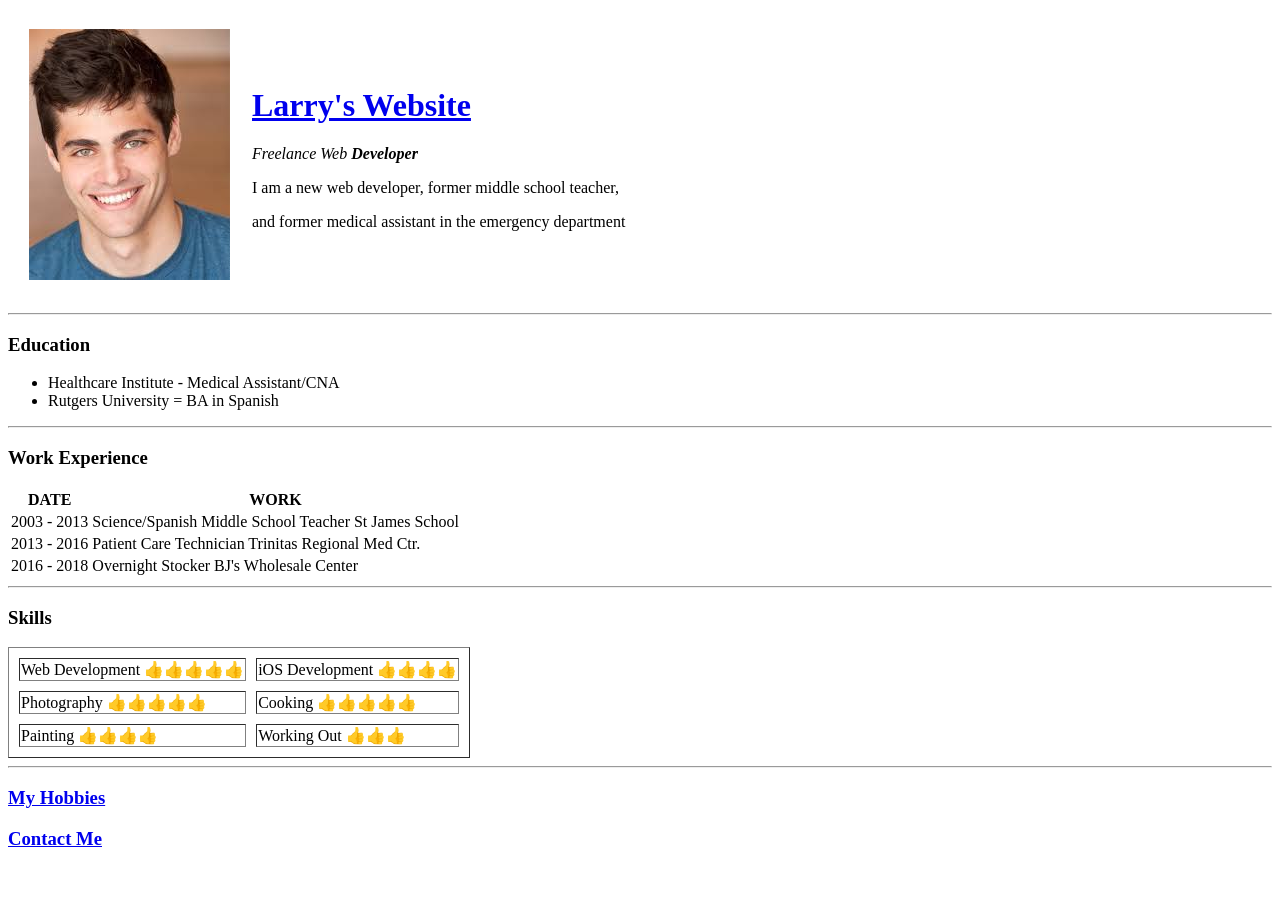
==== index.html @ a5208d07 "Add initial LD website files" ====
<!DOCTYPE html>
<html lang="en" dir="ltr">

<head>
  <meta charset="utf-8">
  <table cellspacing="20">
    <tr>
      <td><img
          src="[data-uri]"
          alt="Larry's picture"></td>
      <td>
        <h1><a href="https://en.wikipedia.org/wiki/Matthew_Daddario">Larry's Website</a></h1 <p><em>Freelance Web <strong>Developer</strong></em></p>
        <p>I am a new web developer, former middle school teacher,</p>
        <p>and former medical assistant in the emergency department</p>
      </td>
    </tr>
  </table>
  <title>🙀Larry's Personal Site</title>
</head>

<body>

  <hr>

  <h3>Education</h3>
  <ul>
    <li>Healthcare Institute - Medical Assistant/CNA
    </li>
    <li>Rutgers University = BA in Spanish</li>
  </ul>
  <hr>
  <h3>Work Experience</h3>
  <table>
    <thead>
      <tr>
        <th>DATE</th>
        <th>WORK</th>
      </tr>
    </thead>
    <tr>
      <td>2003 - 2013</td>
      <td>Science/Spanish Middle School Teacher St James School</td>
    </tr>
    <tr>
      <td>2013 - 2016</td>
      <td>Patient Care Technician Trinitas Regional Med Ctr.</td>
    </tr>
    <tr>
      <td>2016 - 2018 </td>
      <td>Overnight Stocker BJ's Wholesale Center</td>
    </tr>
  </table>
  <hr>
  <h3>Skills</h3>
<table border="1" cellspacing="10">
  <tr>
    <td>Web Development  👍👍👍👍👍</td>
    <td>iOS Development  👍👍👍👍</td>
  </tr>
  <tr>
    <td>Photography  👍👍👍👍👍</td>
    <td>Cooking      👍👍👍👍👍</td>
  </tr>
  <tr>
    <td>Painting   👍👍👍👍</td>
    <td>Working Out   👍👍👍</td>
  </tr>
</table>

  <hr>
  <h3><a href="My Hobbies.html">My Hobbies</a></h3>
  <h3><a href="Contact.html">Contact Me</a></h3>
</body>

</html>
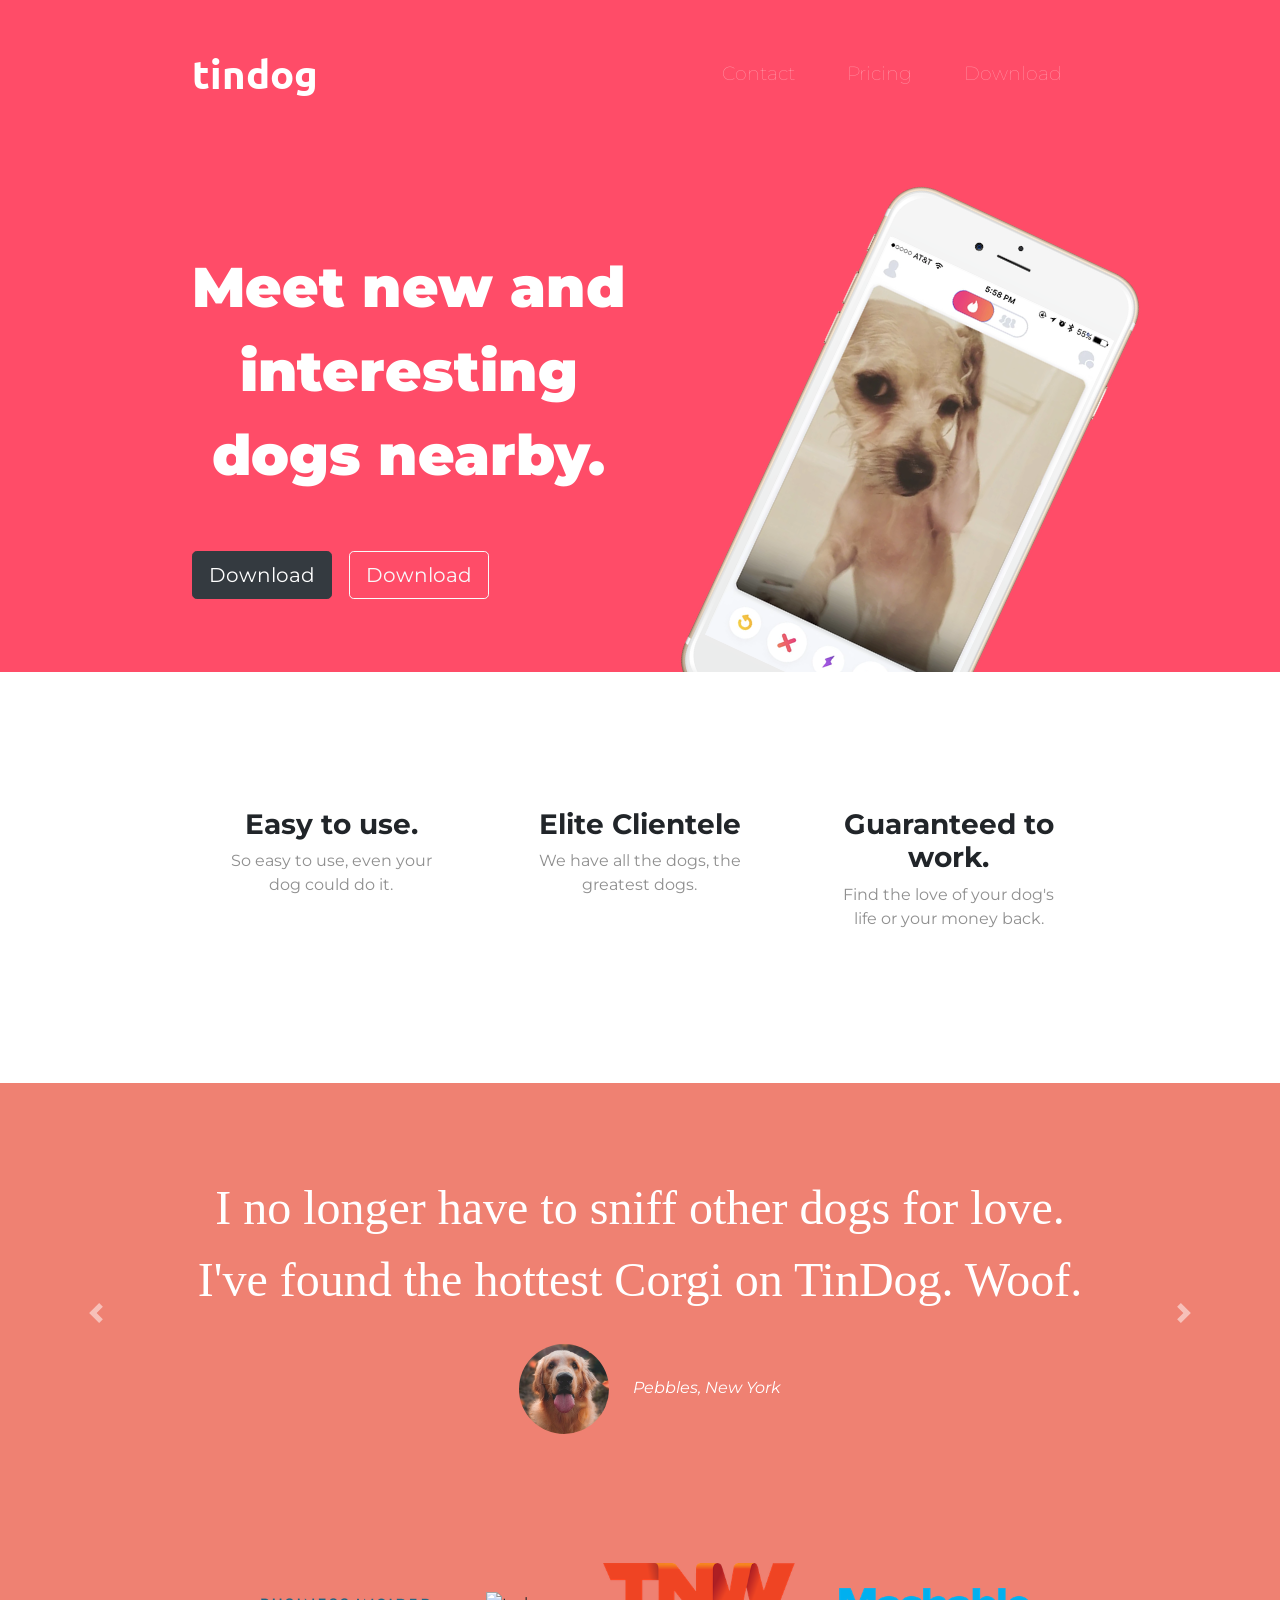
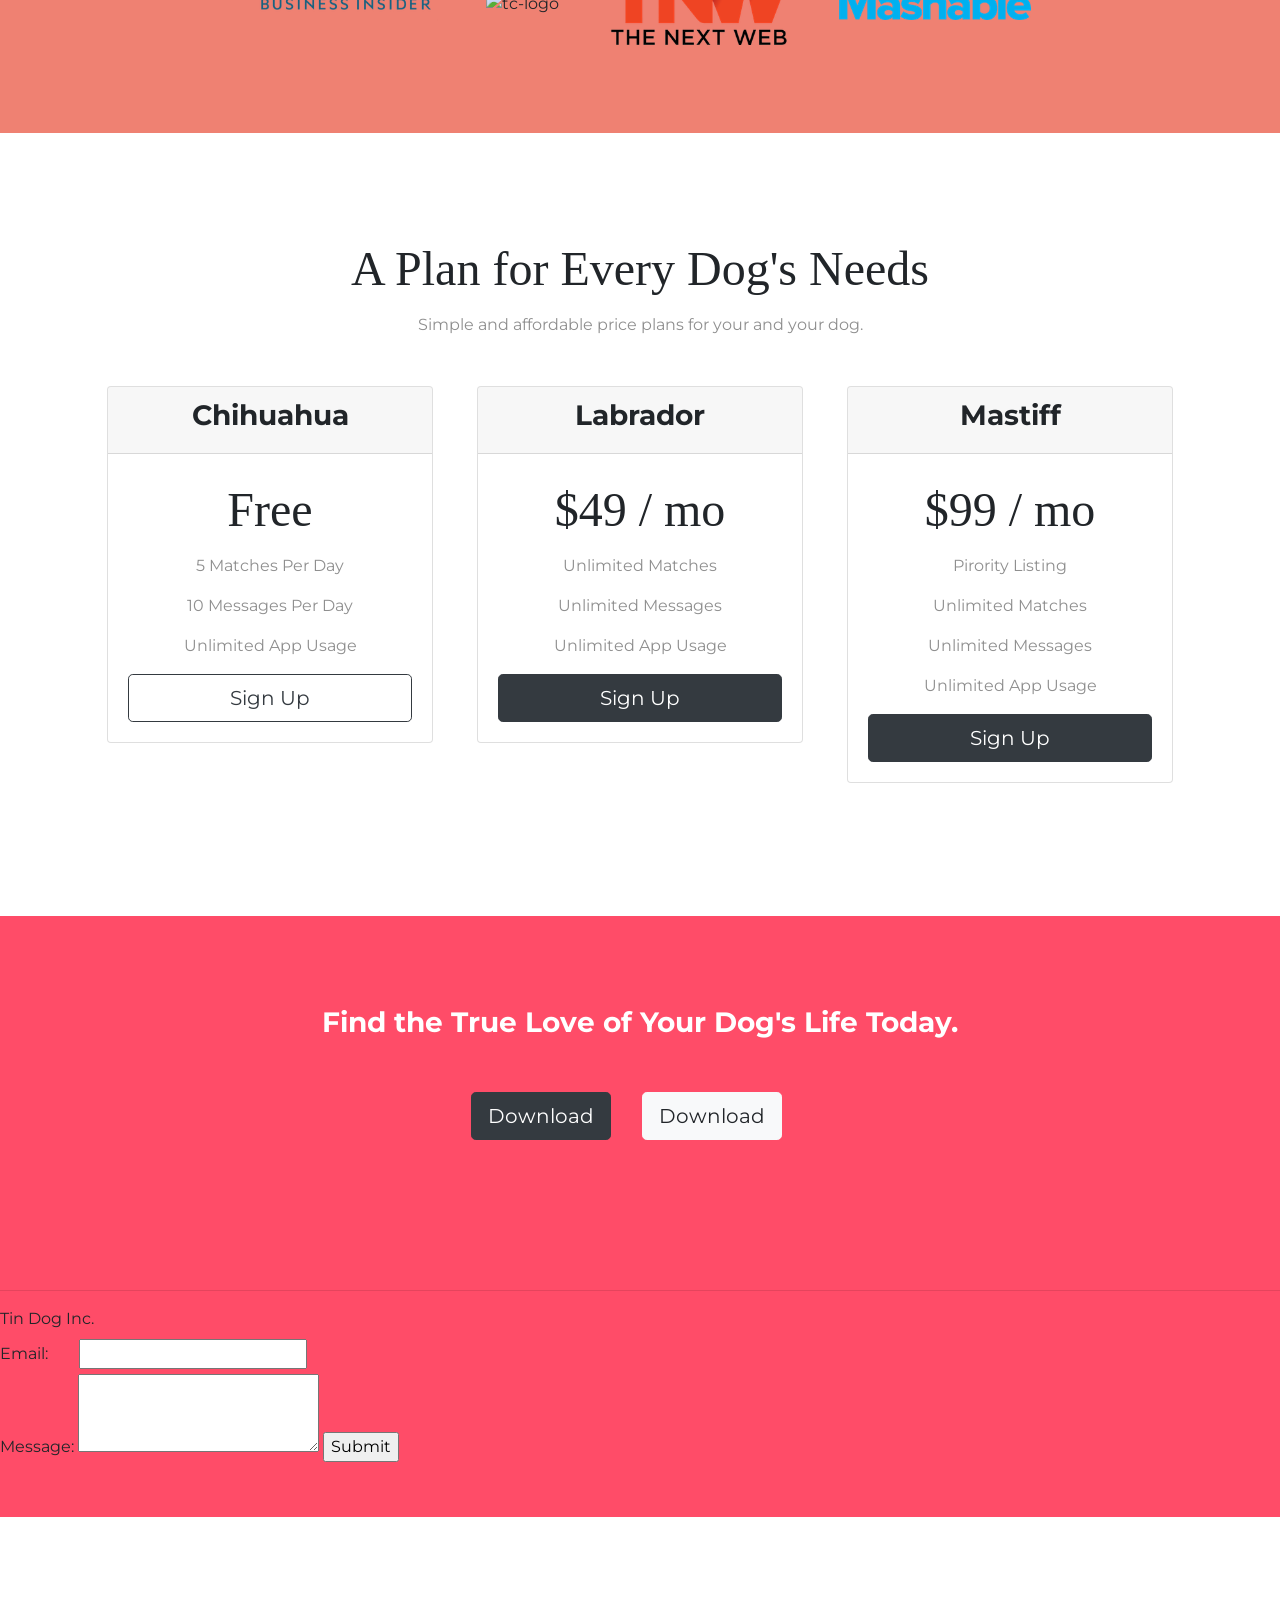
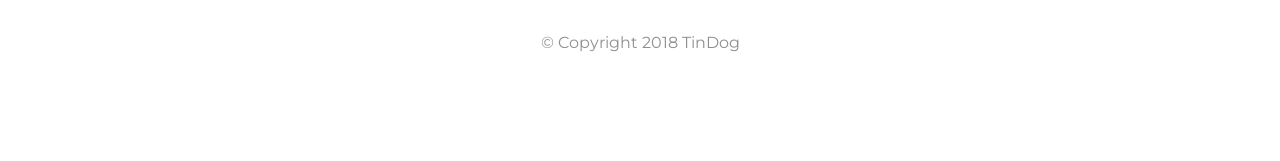
==== commit eb84147d: "Add files via upload" ====
--- a/index.html
+++ b/index.html
@@ -1,75 +1,250 @@
-<!DOCTYPE html>
-<html lang="en" dir="ltr">
-
-<head>
-  <meta charset="utf-8">
-  <table cellspacing="20">
-    <tr>
-      <td><img
-          src="[data-uri]"
-          alt="Larry's picture"></td>
-      <td>
-        <h1><a href="https://en.wikipedia.org/wiki/Matthew_Daddario">Larry's Website</a></h1 <p><em>Freelance Web <strong>Developer</strong></em></p>
-        <p>I am a new web developer, former middle school teacher,</p>
-        <p>and former medical assistant in the emergency department</p>
-      </td>
-    </tr>
-  </table>
-  <title>🙀Larry's Personal Site</title>
-</head>
-
-<body>
-
-  <hr>
-
-  <h3>Education</h3>
-  <ul>
-    <li>Healthcare Institute - Medical Assistant/CNA
-    </li>
-    <li>Rutgers University = BA in Spanish</li>
-  </ul>
-  <hr>
-  <h3>Work Experience</h3>
-  <table>
-    <thead>
-      <tr>
-        <th>DATE</th>
-        <th>WORK</th>
-      </tr>
-    </thead>
-    <tr>
-      <td>2003 - 2013</td>
-      <td>Science/Spanish Middle School Teacher St James School</td>
-    </tr>
-    <tr>
-      <td>2013 - 2016</td>
-      <td>Patient Care Technician Trinitas Regional Med Ctr.</td>
-    </tr>
-    <tr>
-      <td>2016 - 2018 </td>
-      <td>Overnight Stocker BJ's Wholesale Center</td>
-    </tr>
-  </table>
-  <hr>
-  <h3>Skills</h3>
-<table border="1" cellspacing="10">
-  <tr>
-    <td>Web Development  👍👍👍👍👍</td>
-    <td>iOS Development  👍👍👍👍</td>
-  </tr>
-  <tr>
-    <td>Photography  👍👍👍👍👍</td>
-    <td>Cooking      👍👍👍👍👍</td>
-  </tr>
-  <tr>
-    <td>Painting   👍👍👍👍</td>
-    <td>Working Out   👍👍👍</td>
-  </tr>
-</table>
-
-  <hr>
-  <h3><a href="My Hobbies.html">My Hobbies</a></h3>
-  <h3><a href="Contact.html">Contact Me</a></h3>
-</body>
-
-</html>
+  <!DOCTYPE html>
+  <html>
+
+  <head>
+    <meta charset="utf-8">
+    <title>TinDog</title>
+    <!-- Google Fonts -->
+    <link rel="preconnect" href="https://fonts.gstatic.com">
+    <link href="https://fonts.googleapis.com/css2?family=Montserrat+Subrayada:wght@700&display=swap" rel="stylesheet">
+    <link rel="preconnect" href="https://fonts.gstatic.com">
+    <link href="https://fonts.googleapis.com/css2?family=Montserrat:wght@300;400;500;600&family=Ubuntu:wght@300;400;500&display=swap" rel="stylesheet">
+
+    <!-- CSS Stylesheets -->
+    <link rel="stylesheet" href="https://cdn.jsdelivr.net/npm/bootstrap@4.5.3/dist/css/bootstrap.min.css" integrity="sha384-TX8t27EcRE3e/ihU7zmQxVncDAy5uIKz4rEkgIXeMed4M0jlfIDPvg6uqKI2xXr2" crossorigin="anonymous">
+    <link rel="stylesheet" href="css/styles.css">
+
+
+    <!-- Font Awesome -->
+    <script src="https://kit.fontawesome.com/47884d118b.js" crossorigin="anonymous"></script>
+
+    <!-- Bootstrap Scripts -->
+    <script src="https://code.jquery.com/jquery-3.5.1.slim.min.js" integrity="sha384-DfXdz2htPH0lsSSs5nCTpuj/zy4C+OGpamoFVy38MVBnE+IbbVYUew+OrCXaRkfj" crossorigin="anonymous"></script>
+    <script src="https://cdn.jsdelivr.net/npm/popper.js@1.16.1/dist/umd/popper.min.js" integrity="sha384-9/reFTGAW83EW2RDu2S0VKaIzap3H66lZH81PoYlFhbGU+6BZp6G7niu735Sk7lN" crossorigin="anonymous"></script>
+    <script src="https://cdn.jsdelivr.net/npm/bootstrap@4.5.3/dist/js/bootstrap.min.js" integrity="sha384-w1Q4orYjBQndcko6MimVbzY0tgp4pWB4lZ7lr30WKz0vr/aWKhXdBNmNb5D92v7s" crossorigin="anonymous"></script>
+  </head>
+
+  <body>
+
+    <section id="title">
+      <div class="container-fluid">
+
+
+        <!-- Nav Bar -->
+        <nav class="navbar navbar-expand-lg navbar-dark">
+          <a class="navbar-brand" id="brand" href="">tindog</a>
+          <button class="navbar-toggler" type="button" data-toggle="collapse" data-target="#navbarTogglerDemo02" aria-controls="navbarTogglerDemo02" aria-expanded="false" aria-label="Toggle navigation">
+            <span class="navbar-toggler-icon"></span>
+          </button>
+
+          <div class="collapse navbar-collapse" id="navbarTogglerDemo02">
+
+            <ul class="navbar-nav ml-auto">
+              <li class="nav-item">
+                <a class="nav-link" href="#footer">Contact</a>
+              </li>
+              <li class="nav-item">
+                <a class="nav-link" href="#pricing">Pricing</a>
+              </li>
+              <li class="nav-item">
+                <a class="nav-link" href="#cta">Download</a>
+              </li>
+            </ul>
+          </div>
+        </nav>
+
+
+        <!-- Title -->
+
+        <div class="row">
+
+          <div class="col-lg-6">
+            <h1>Meet new and interesting dogs nearby.</h1><br>
+            <button type="button" class="btn btn-dark btn-lg download-button"><i class="fab fa-apple"></i> Download</button>
+            <button type="button" class="btn btn-outline-light btn-lg download-button"><i class="fab fa-google-play"></i> Download</button>
+          </div>
+
+          <div class="col-lg-6">
+            <img src="images/iphone6.png" class="title-image" id="image_canv" alt="iphone-mockup">
+          </div>
+
+        </div>
+      </div>
+
+
+    </section>
+
+
+    <!-- Features -->
+    <!--<div class="row"></div>
+    She uses <div class="feature-box col-lg-4">
+    for each of the 3 sections.
+    padding to features id-#features padding:7% 15%
+    .feature text-align: center and use padding to push
+    text together on to 2 lines. padding 5%
+    and then comment out mine and put in teacher's. -->
+    </div>
+
+    <section id="features">
+      <!-- <div class="badges"> -->
+      <div class="row">
+        <div class="feature-box col-md-4">
+          <i class="icon fas fa-check-circle fa-4x"></i>
+          <h3>Easy to use.</h3>
+          <p>So easy to use, even your dog could do it.</p>
+        </div>
+        <div class="feature-box col-md-4">
+          <i class="icon fas fa-bullseye fa-4x"></i>
+          <h3>Elite Clientele</h3>
+          <p>We have all the dogs, the greatest dogs.</p>
+        </div>
+        <div class="feature-box col-md-4">
+          <i class="icon fas fa-heart fa-4x"></i>
+          <h3>Guaranteed to work.</h3>
+          <p>Find the love of your dog's life or your money back.</p>
+        </div>
+      </div>
+      </div>
+    </section>
+
+
+    <!-- Testimonials -->
+
+    <section id="testimonials">
+
+      <div id="testimonial-carousel" class="carousel slide" data-ride="false">
+        <div class="carousel-inner">
+          <div class="carousel-item active">
+            <h2>I no longer have to sniff other dogs for love. I've found the hottest Corgi on TinDog. Woof.</h2>
+            <img class="testimonial-image" src="images/dog-img.jpg" alt="dog-profile">
+            <em>Pebbles, New York</em>
+          </div>
+          <div class="carousel-item">
+            <h2 class="testimonial-text">My dog used to be so lonely, but with TinDog's help, they've found the love of their life. I think.</h2>
+            <img class="testimonial-image" src="images/lady-img.jpg" alt="lady-profile">
+            <em>Beverly, Illinois</em>
+
+          </div>
+          <a class="carousel-control-prev" href="#testimonial-carousel" role="button" data-slide="prev">
+            <span class="carousel-control-prev-icon"></span>
+
+          </a>
+          <a class="carousel-control-next" href="#testimonial-carousel" role="button" data-slide="next">
+            <span class="carousel-control-next-icon"></span>
+          </a>
+        </div>
+
+        <!-- <h2>I no longer have to sniff other dogs for love. I've found the hottest Corgi on TinDog. Woof.</h2>
+      <img class="testimonial-image"src="images/dog-img.jpg" alt="dog-profile">
+      <em>Pebbles, New York</em>
+
+      <h2 class="testimonial-text">My dog used to be so lonely, but with TinDog's help, they've found the love of their life. I think.</h2>
+    <img class="testimonial-image" src="images/lady-img.jpg" alt="lady-profile">
+    <em>Beverly, Illinois</em> -->
+
+    </section>
+
+
+    <!-- Press -->
+
+    <section id="press">
+      <img class="press-logo" src="images/bizinsider.png" alt="biz-insider-logo">
+      <img class="press-logo" src="images/techcrunch.png" alt="tc-logo">
+      <img class="press-logo" src="images/tnw.png" alt="tnw-logo">
+      <img class="press-logo" src="images/mashable.png" alt="mashable-logo">
+
+    </section>
+
+
+    <!-- Pricing -->
+
+    <section id="pricing">
+      <h2>A Plan for Every Dog's Needs</h2>
+      <p>Simple and affordable price plans for your and your dog.</p>
+      <div class="row">
+        <div class="pricing-column col-lg-4 col-md-6">
+          <div class="card">
+            <div class="card-header">
+              <h3>Chihuahua</h3>
+            </div>
+            <div class="card-body">
+              <h2>Free</h2>
+              <p>5 Matches Per Day</p>
+              <p>10 Messages Per Day</p>
+              <p>Unlimited App Usage</p>
+              <button class="btn btn-lg btn-block btn-outline-dark">Sign Up</button>
+              </div>
+          </div>
+        </div>
+
+        <div class="pricing-column col-lg-4 col-md-6">
+          <div class="card">
+            <div class="card-header">
+              <h3>Labrador</h3>
+            </div>
+            <div class="card-body">
+              <h2>$49 / mo</h2>
+              <p>Unlimited Matches</p>
+              <p>Unlimited Messages</p>
+              <p>Unlimited App Usage</p>
+              <button class="btn btn-lg btn-block btn-dark">Sign Up</button>
+              <!-- <button type="button" class="btn btn-primary btn-lg">Sign Up</button> -->
+            </div>
+          </div>
+        </div>
+      <div class="pricing-column col-lg-4">
+        <div class="card">
+          <div class="card-header">
+            <h3>Mastiff</h3>
+          </div>
+          <div class="card-body">
+            <h2>$99 / mo</h2>
+            <p>Pirority Listing</p>
+            <p>Unlimited Matches</p>
+            <p>Unlimited Messages</p>
+            <p>Unlimited App Usage</p>
+            <button class="btn btn-lg btn-block btn-dark">Sign Up</button>
+            </div>
+        </div>
+      </div>
+    </div>
+    </section>
+
+
+    <!-- Call to Action -->
+
+    <section id="cta">
+
+      <h3 class="cta-heading">Find the True Love of Your Dog's Life Today.</h3>
+      <button class="download-button btn btn-lg btn-dark" type="button"><i class="fab fa-apple"></i>Download</button>
+      <button class="download-button btn btn-lg btn-light"type="button"><i class="fab fa-google-play"></i>Download</button>
+
+    </section>
+
+<hr>
+<form class="contact" action="index.html" method="post">
+  <label>Tin Dog Inc.</label><br>
+  <label class="email-space">Email:</label>
+  <input type="email" name=""value=""><br>
+  <label class="mess">Message:</label>
+  <textarea name="name" rows="3" cols="22"></textarea>
+  <input type="submit" name="">
+
+</form>
+
+    <!-- Footer -->
+
+    <footer id="footer">
+      <i class="social-icon fab fa-facebook-f"></i>
+      <i class="social-icon fab fa-instagram"></i>
+      <i class="social-icon fab fa-twitter"></i>
+      <i class="social-icon far fa-envelope"></i>
+
+      <p>© Copyright 2018 TinDog</p>
+
+    </footer>
+
+
+  </body>
+
+  </html>
--- a/css/styles.css
+++ b/css/styles.css
@@ -0,0 +1,162 @@
+/*Commented out all mine that worked so I have
+both solutions which work correctly.*/
+
+body {
+  background-color: #ff4c68;
+  font-family: Montserrat;
+  }
+  .container-fluid {
+    padding: 3% 15% 4%;
+  }
+h1 {
+  font-family: "Montserrat";
+  font-size: 3.5rem;
+  line-height: 1.5;
+  font-weight: 900;
+  color: white;
+  margin-top: 15%;
+  text-align: center;
+  }
+
+  h2 {
+    font-family: "Montserrat-Bold";
+    font-size: 3rem;
+    line-height: 1.5;
+  }
+
+  h3 {
+    /* padding-left: 10%; */
+    font-family: "montserrat";
+    font-weight: bolder;
+  }
+  p {
+    color: #8f8f8f;
+  }
+
+  .nav-item {
+    padding: 0 18px;
+  }
+  .navbar {
+    padding: 0 0 4.5rem;
+  }
+  .navbar-brand {
+    font-family: Ubuntu;
+    font-weight: bolder;
+    font-size: 2.5rem;
+  }
+  .title-image {
+    transform: rotate(25deg);
+    margin-top: 5%;
+    margin-left: 25%;
+    width: 60%;
+    position: absolute;
+    /* z-index: -1; */
+  }
+
+  .nav-link {
+    font-size: 1.2rem;
+    font-family: Montserrat;
+    font-weight: lighter;
+  }
+  .download-button {
+    margin: 5% 3% 5% 0;
+  }
+
+  .social-icon {
+    margin: 20px 10px;
+  }
+
+  @media (max-width: 1028px) {
+    .title-image {
+      position: static;
+      transform: rotate(0);
+      text-align: center;
+
+      }
+  }
+
+
+
+
+#cta {
+  background-color: #ff4c68;
+  color: #fff;
+  padding: 7% 15%;
+  text-align: center;
+}
+cta-heading {
+  font-family: montserrat;
+  font-size: 3.5rem;
+  line-height: 1.5;
+}
+#footer {
+  padding: 7% 15%;
+  text-align: center;
+  background-color: #fff;
+}
+
+#features {
+  padding: 7% 15%;
+  background-color: white;
+  position: relative;
+}
+.feature-box {
+  text-align: center;
+  padding: 5%;
+}
+
+.icon {
+  color: #ef8172;
+}
+.icon:hover {
+  color: #ffc468;
+}
+/* Testimonial Section */
+
+#testimonials {
+  text-align: center;
+  background: #ef8172;
+  color: #fff;
+}
+.testimonial-image{
+  width:10%;
+  border-radius: 100%;
+  margin: 20px;
+}
+
+.carousel-item {
+  padding: 7% 15%;
+}
+
+/* Press Section */
+
+#press{
+  background-color: #ef8172;
+  text-align: center;
+  padding-bottom: 3%;
+}
+.press-logo {
+  width: 15%;
+  margin: 20px 20px 50px;
+}
+
+
+#pricing {
+  padding: 100px;
+  text-align: center;
+  background-color: white;
+
+}
+
+.pricing-column {
+  padding: 3% 2%;
+
+}
+
+.email-space {
+  padding-right: 27px;
+}
+
+.mess {
+  padding-bottom: 50px;
+}
